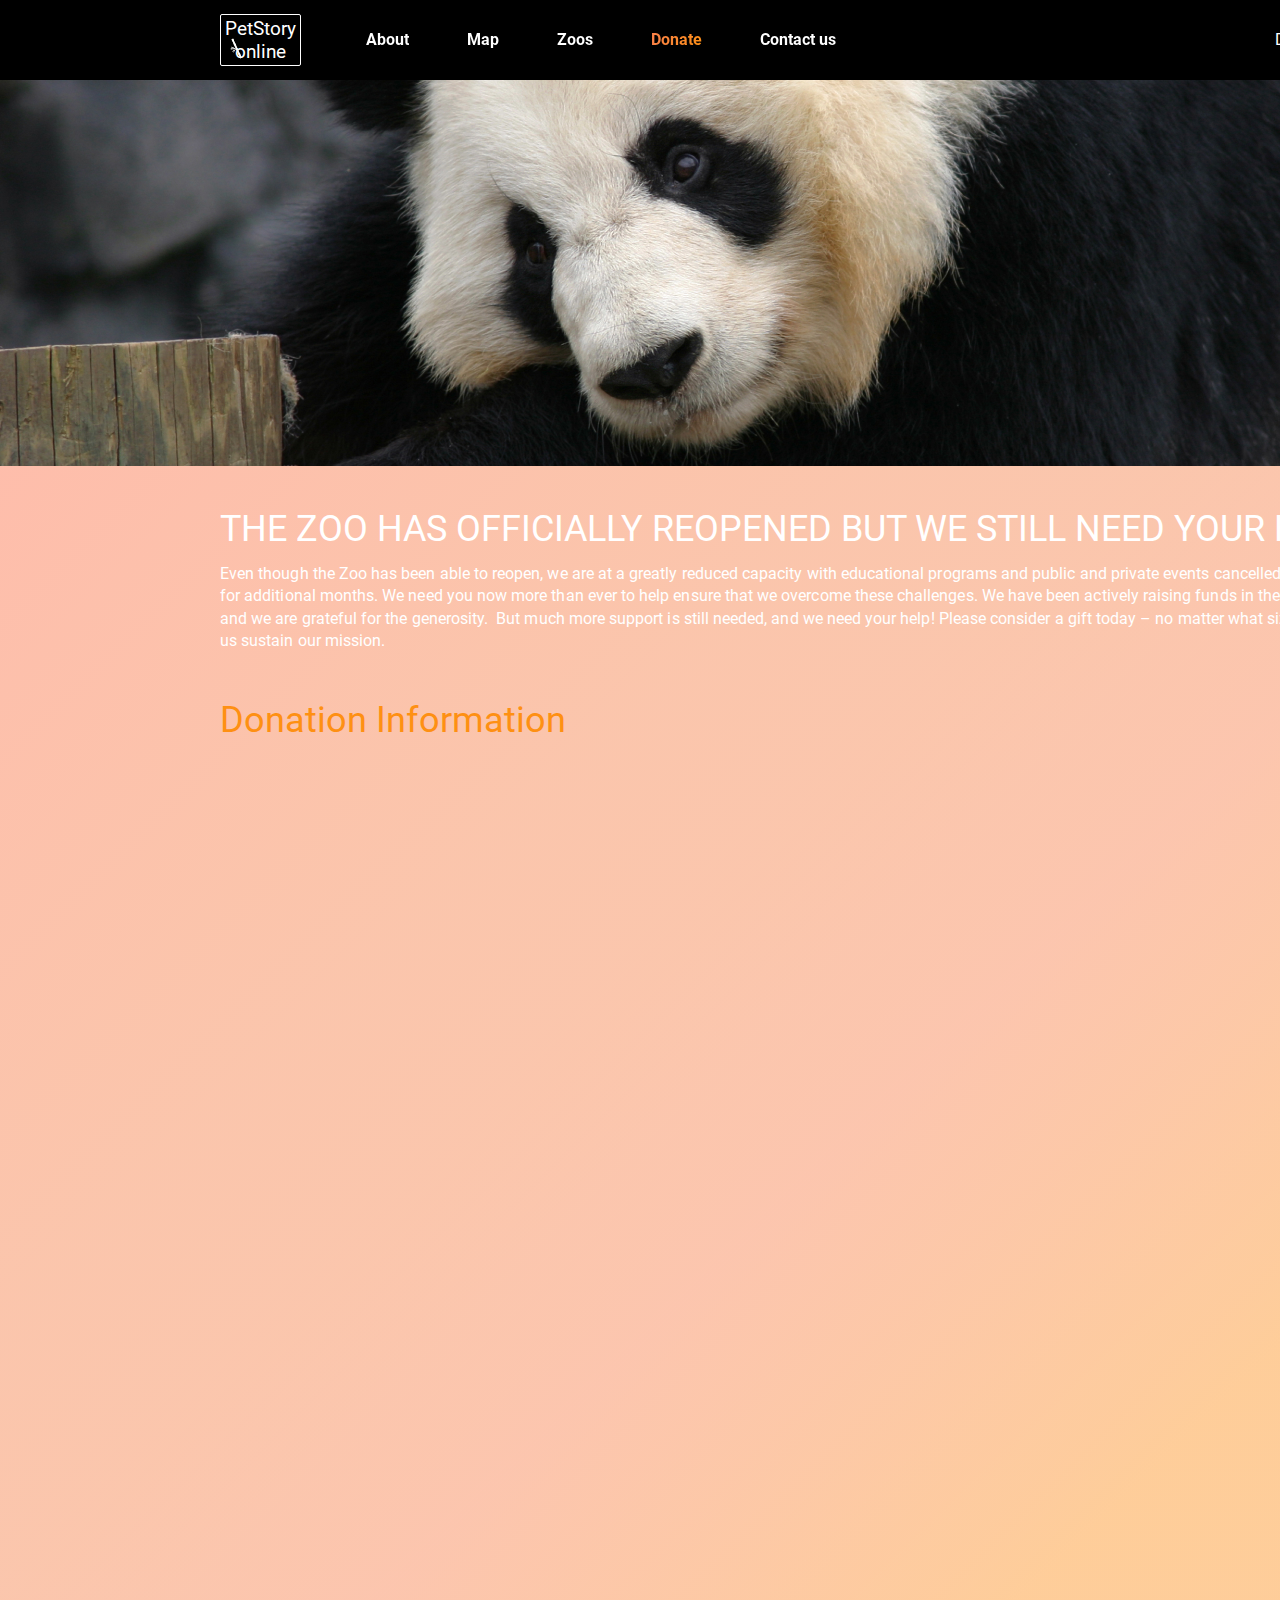
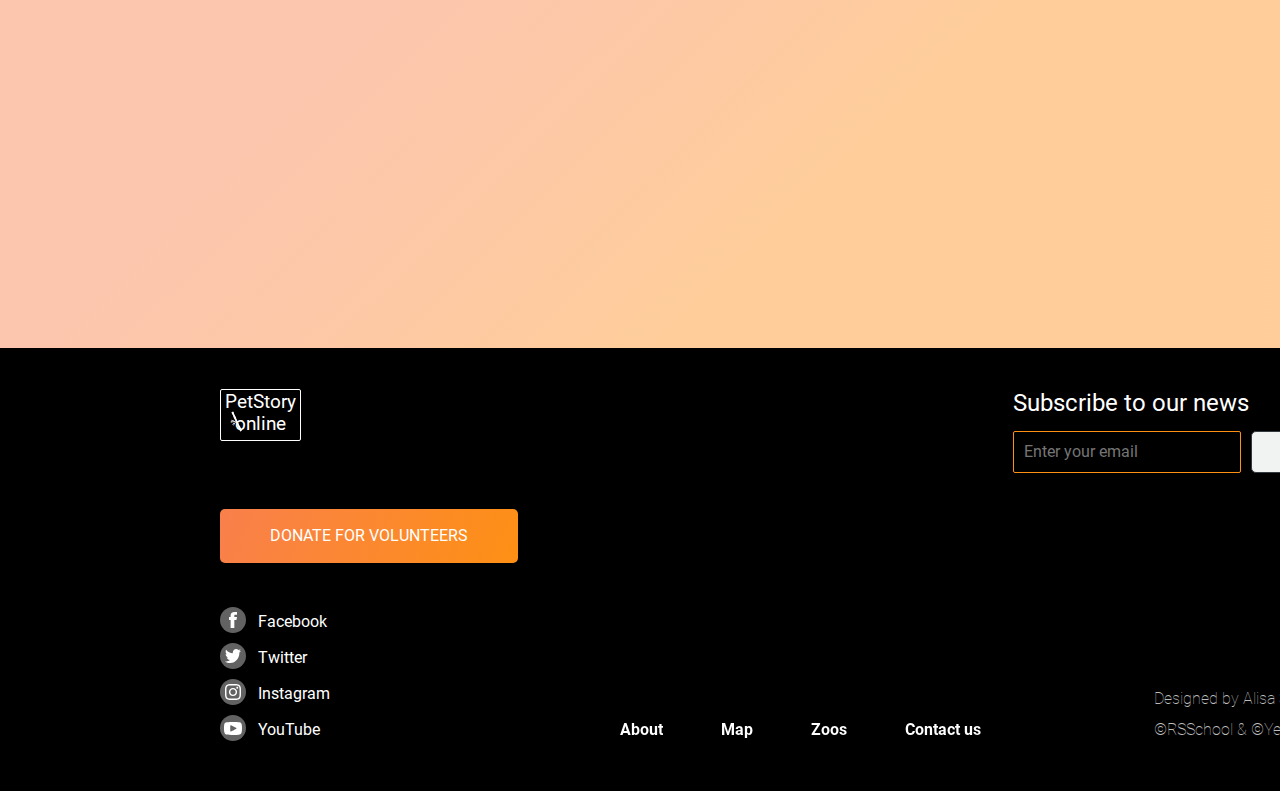
==== online-zoo/pages/donate/index.html @ d00b25b9 "feat: add image with panda and start donate section" ====
<!DOCTYPE html>
<html lang="en">

<head>
    <meta charset="UTF-8" />
    <meta http-equiv="X-UA-Compatible" content="IE=edge" />
    <meta name="viewport" content="width=device-width, initial-scale=1.0" />
    <title>Online Zoo</title>
    <link rel="shortcut icon" type="image/x-icon" href="../../assets/icons/favicon.ico" />
    <link rel="stylesheet" href="../../styles/normalize.css" />
    <link rel="stylesheet" href="../../styles/style.css" />
    <link rel="stylesheet" href="../../styles/donate-styles.css">
</head>

<body>
    <div class="content-wrapper">
        <header class="header">
            <a href="../main/index.html" class="header__logo">
                <h1>PetStory<br>online</h1>
                <img src="../../assets/icons/bamboo.svg" alt="bamboo icon">
            </a>
            <nav class="header__nav">
                <ul class="header__nav-list">
                    <li><a class="nav__link" href="../main/index.html">About</a></li>
                    <li><a class="nav__link" href="#">Map</a></li>
                    <li><a class="nav__link" href="#">Zoos</a></li>
                    <li class="nav__active">Donate</li>
                    <li><a class="nav__link" href="#">Contact us</a></li>
                </ul>
            </nav>
            <div class="header__design">
                <a href="https://www.figma.com/file/jfEFwkXVj1WRq7sUHDr8os/PetStory-online" target="_blank">Designed by
                    ©</a>
            </div>
            <div class="header__burger-btn">
                <span class="line"></span>
                <span class="line"></span>
                <span class="line"></span>
            </div>
        </header>

        <main class="main">
            <section class="section panda">
            </section>
            <section class="section donate">
                <h2>THE ZOO HAS OFFICIALLY REOPENED BUT WE STILL NEED YOUR HELP!</h2>
                <p>
                    Even though the Zoo has been able to reopen, we are at a greatly reduced capacity with educational
                    programs and public and private events cancelled or postponed for additional months. We need you now
                    more than ever to help ensure that we overcome these challenges. We have been actively raising funds
                    in the community, and we are grateful for the generosity.&nbsp;&nbsp;But much more support is still
                    needed, and we need your help! Please consider a gift today – no matter what size – to help us
                    sustain our mission.
                </p>
                <h3>Donation Information</h3>

            </section>
        </main>

        <footer class="footer">
            <div class="footer__logo-subscribe">
                <a href="../main/index.html" class="footer__logo">
                    <h3>PetStory<br>online</h3>
                    <img src="../../assets/icons/bamboo.svg" alt="bamboo icon">
                </a>
                <div class="footer__subscribe">
                    <h2>Subscribe to our news</h2>
                    <form class="subscribe__form">
                        <input type="email" placeholder="Enter your email" required>
                        <input type="submit" value="Submit">
                    </form>
                </div>
            </div>

            <a href="../donate/index.html"><button class="button">Donate for volunteers</button></a>

            <div class="footer__bottom">
                <ul class="footer__social-list">
                    <li>
                        <a class="social__link" href="https://facebook.com">
                            <div class="social__circle">
                                <img src="../../assets/icons/facebook.svg" alt="facebook icon">
                            </div>
                            <span>Facebook</span>
                        </a>
                    </li>
                    <li>
                        <a class="social__link" href="https://twitter.com">
                            <div class="social__circle">
                                <img src="../../assets/icons/twitter.svg" alt="facebook icon">
                            </div>
                            <span>Twitter</span>
                        </a>
                    </li>
                    <li>
                        <a class="social__link" href="https://instagram.com">
                            <div class="social__circle">
                                <img src="../../assets/icons/insta.svg" alt="facebook icon">
                            </div>
                            <span>Instagram</span>
                        </a>
                    </li>
                    <li>
                        <a class="social__link" href="https://youtube.com">
                            <div class="social__circle">
                                <img src="../../assets/icons/youtube.svg" alt="facebook icon">
                            </div>
                            <span>YouTube</span>
                        </a>
                    </li>
                </ul>

                <ul class="footer__nav-list">
                    <li><a class="nav__link" href="../main/index.html">About</a></li>
                    <li><a class="nav__link" href="#">Map</a></li>
                    <li><a class="nav__link" href="#">Zoos</a></li>
                    <li><a class="nav__link" href="#">Contact us</a></li>
                </ul>

                <div class="footer__copyright">
                    <div>Designed by Alisa Samborskaya</div>
                    <div>©RSSchool &amp; ©Yem Digital 2021</div>
                </div>
            </div>

        </footer>
    </div>
</body>

</html>
---- online-zoo/styles/style.css ----
@font-face {
    font-family: 'Roboto';
    src: url("../assets/fonts/Roboto-Regular.ttf");
    font-weight: 400;
}

@font-face {
    font-family: 'Roboto Bold';
    src: url("../assets/fonts/Roboto-Bold.ttf");
    font-weight: 700;
}

@font-face {
    font-family: 'Roboto Thin';
    src: url("../assets/fonts/Roboto-Thin.ttf");
    font-weight: 100;
}

:root {
    --color-black: #000000;
    --color-black-blue: #333B41;
    --color-white: #ffffff;
    --color-light: #E5E5E5;
    --color-gray-light: #F1F3F2;
    --color-gray: #BDBDBD;
    --color-orange1: #F9804B;
    --color-orange2: #FE9013;
    --color-orange-dark: #E47209;
    --color-green: #4B9200;
    --color-red: #D31414;
}

html {
    scroll-behavior: smooth;
    background-color: var(--color-light);
}

*,
*::after,
*::before {
    margin: 0;
    padding: 0;
    box-sizing: border-box;
}

body {
    font-family: 'Roboto';
    font-style: normal;
    font-weight: 400;
    font-size: 16px;
    line-height: 21px;
}

a {
    text-decoration: none;
    color: unset;
}

h1,
h2,
h3,
h4,
h5 {
    font-family: 'Roboto';
    font-weight: 500;
    margin: 0;
}

.content-wrapper {
    width: 1600px;
    margin: 0 auto;
    background-color: var(--color-white);
}

.header,
.footer,
.section {
    width: 100%;
    padding: 14px 220px;
}

.button {
    width: 298px;
    background: linear-gradient(113.96deg, var(--color-orange1) 1.49%, var(--color-orange2) 101.44%);
    padding: 16px;
    border-radius: 5px;
    border: none;
    font-weight: 500;
    line-height: 22px;
    text-align: center;
    text-transform: uppercase;
    color: var(--color-white);
}

.button:hover {
    background: var(--color-orange-dark);
}

.button:active {
    background: var(--color-green);
    transform: scale(0.98);
}

/* ---------- Header ---------- */

.header {
    display: flex;
    flex-direction: row;
    justify-content: space-between;
    align-items: center;
    background-color: var(--color-black);
}

.header__logo {
    border-radius: 2px;
    border: 1px solid var(--color-white);
    padding: 2px 4px;
    position: relative;
    transition: all 0.3s ease-in-out;
}

.header__logo h1 {
    font-size: 19.0145px;
    line-height: 23px;
    color: var(--color-white);
    text-align: center;
    margin: auto;
    transition: all 0.3s ease-in-out;
}

.header__logo img {
    position: absolute;
    left: 9px;
    top: 23px;
    transition: all 0.3s ease-in-out;
}

.header__logo:hover {
    border: 1px solid var(--color-orange2);
}

.header__logo:hover h1 {
    color: var(--color-orange2)
}

.header__logo:hover img {
    filter: invert(52%) sepia(99%) saturate(476%) hue-rotate(350deg) brightness(101%) contrast(99%);
}

.header__nav-list {
    display: flex;
    justify-content: space-between;
    flex-direction: row;
    column-gap: 58px;
    font-family: 'Roboto Bold';
    font-weight: 500;
    font-size: 16px;
    line-height: 22px;
    color: var(--color-white);

    list-style: none;
    margin: 0;
    padding: 0;
}

.nav__link {
    background-image: linear-gradient(to right,
            var(--color-orange2),
            var(--color-orange2) 50%,
            var(--color-white) 50%);
    background-size: 200% 100%;
    background-position: -100%;
    display: inline-block;
    position: relative;
    background-clip: text;
    -webkit-background-clip: text;
    -webkit-text-fill-color: transparent;
    transition: all 0.3s ease-in-out;
}

.header__nav-list .mobile {
    display: none;
}

.nav__link:before {
    content: '';
    background: var(--color-orange2);
    display: block;
    position: absolute;
    bottom: -1px;
    left: 0;
    width: 0;
    height: 1px;
    transition: all 0.3s ease-in-out;
}

.nav__link:hover {
    background-position: 0;
}

.nav__link:hover::before {
    width: 98%;
}

.nav__active {
    font-weight: 600;
    background: linear-gradient(113.96deg, var(--color-orange1) 1.49%, var(--color-orange2) 101.44%);
    -webkit-background-clip: text;
    -webkit-text-fill-color: transparent;
    background-clip: text;
}

.header__design {
    font-weight: 500;
    font-size: 16px;
    line-height: 22px;
    color: var(--color-white);
    transition: all 0.3s ease-in-out;
    padding-right: 1px;
    margin-left: 375px;
}

.header__design:hover {
    color: var(--color-orange2);
}

.header__burger-btn {
    display: none;
}

/* ---------- Watch your favorite animal online ---------- */

/* .watch {
    height: 700px;
} */

.watch h2 {
    font-size: 26px;
    line-height: 40px;
    color: var(--color-black);
}

/* ---------- Footer ---------- */

.footer {
    background-color: var(--color-black);
    color: var(--color-white);
    padding: 41px 220px 50px;
}

.footer__logo-subscribe {
    display: flex;
    align-items: flex-start;
    justify-content: space-between;
    margin-bottom: 36px;
}

.footer__logo {
    border-radius: 2px;
    border: 1px solid var(--color-white);
    padding: 1px 4px 5px;
    position: relative;
    transition: all 0.3s ease-in-out;
}

.footer__logo h3 {
    padding: 0;
    margin: 0;
    font-size: 19.0145px;
    line-height: 22px;
    text-align: center;
    transition: all 0.3s ease-in-out;
}

.footer__logo img {
    position: absolute;
    left: 9px;
    top: 21px;
    transition: all 0.3s ease-in-out;
}

.footer__logo:hover {
    border: 1px solid var(--color-orange2);
}

.footer__logo:hover h3 {
    color: var(--color-orange2)
}

.footer__logo:hover img {
    filter: invert(52%) sepia(99%) saturate(476%) hue-rotate(350deg) brightness(101%) contrast(99%);
}

.footer__subscribe h2 {
    font-style: normal;
    font-weight: 400;
    font-size: 24px;
    line-height: 29px;
    margin-bottom: 13px;
}

.subscribe__form input[type="email"] {
    border-radius: 2px;
    border: solid 0.7px var(--color-orange2);
    appearance: none;
    outline: none;
    background: transparent;
    width: 228px;
    padding: 9px 10px;
    margin-right: 6px;
    line-height: 22px;
    color: var(--color-gray);
}

.subscribe__form input[type="email"]:valid {
    border: solid 0.7px var(--color-green);
}

.subscribe__form input[type="email"]:focus:invalid {
    border: solid 0.7px var(--color-red);
    color: var(--color-red);
}

.subscribe__form input[type="submit"] {
    width: 129px;
    padding: 9px 38px;
    line-height: 22px;
    border: 1px solid var(--color-black-blue);
    border-radius: 5px;
    background-color: var(--color-gray-light);
    cursor: pointer;
}

.subscribe__form input[type="submit"]:hover {
    background: linear-gradient(113.96deg, var(--color-orange1) 1.49%, var(--color-orange2) 101.44%);
    color: var(--color-white);
}

.subscribe__form input[type="submit"]:active {
    transform: scale(0.98);
}

.subscribe__form input[type="email"]:valid+input[type="submit"] {
    color: var(--color-green);
    border: 1px solid var(--color-green);
}

.subscribe__form input[type="email"]:focus:invalid+input[type="submit"] {
    color: var(--color-red);
    border: 1px solid var(--color-red);
}

.subscribe__form input[type="email"]:valid+input[type="submit"]:hover,
.subscribe__form input[type="email"]:invalid+input[type="submit"]:hover {
    color: var(--color-white);
    border: 1px solid var(--color-black-blue);
}

.footer__bottom {
    display: flex;
    justify-content: space-between;
    align-items: flex-end;
    margin-top: 44px;
}

.footer__social-list {
    display: flex;
    flex-direction: column;
    row-gap: 10px;
    list-style: none;
    margin-right: 116px;
}

.social__link {
    display: flex;
    column-gap: 12px;
    align-items: flex-end;
}

.social__circle {
    width: 26px;
    height: 26px;
    background: rgba(196, 196, 196, 0.5);
    border-radius: 50%;
    display: flex;
    align-items: center;
    justify-content: center;
}

.footer__social-list span {
    line-height: 140%;
}

.social__link:hover {
    color: var(--color-orange2);
}

.social__link:hover img {
    filter: invert(52%) sepia(99%) saturate(476%) hue-rotate(350deg) brightness(101%) contrast(99%);
}

.footer__nav-list {
    display: flex;
    justify-content: space-between;
    flex-direction: row;
    column-gap: 58px;
    font-family: 'Roboto Bold';
    font-weight: 500;
    font-size: 16px;
    line-height: 22px;
    color: var(--color-white);

    list-style: none;
    margin: 0;
    padding: 0;
}

.footer__copyright {
    display: flex;
    flex-direction: column;
    row-gap: 10px;
    font-family: 'Roboto Thin';
    font-weight: 100;
    font-size: 16px;
    line-height: 130%;
    color: var(--color-gray);
}
---- online-zoo/styles/donate-styles.css ----
.panda {
    background-image: url(../assets/images/panda_bg.jpg);
    background-repeat: no-repeat;
    background-position: center -4px;
    background-size: 1600px 390px;
    height: 386px;
}

.donate {
    background: linear-gradient(315.75deg, rgba(254, 210, 144, 0.7) 30.06%, #FEBDAB 100.95%, rgba(254, 210, 144, 0.7) 106.36%), linear-gradient(315.75deg, rgba(254, 189, 171, 0.74) 30.06%, rgba(243, 169, 248, 0.66) 50.74%, #E0D8F0 80.49%, #EAF7FE 127.9%, #EAF7FE 149.54%), linear-gradient(315.75deg, rgba(254, 189, 171, 0.74) 30.06%, rgba(243, 169, 248, 0.66) 50.74%, #E0D8F0 80.49%, #EAF7FE 127.9%, #EAF7FE 149.54%);
    height: 1482px;
    padding: 40px 220px;
}

.donate h2 {
    font-size: 36px;
    line-height: 130%;
    color: var(--color-white);
    text-transform: uppercase;
    margin-bottom: 10px;
}

.donate p {
    font-weight: 500;
    line-height: 140%;
    color: var(--color-white);
    letter-spacing: 0.055px;
    margin-bottom: 45px;
}

.donate h3 {
    font-size: 36px;
    line-height: 130%;
    color: var(--color-orange2);
}
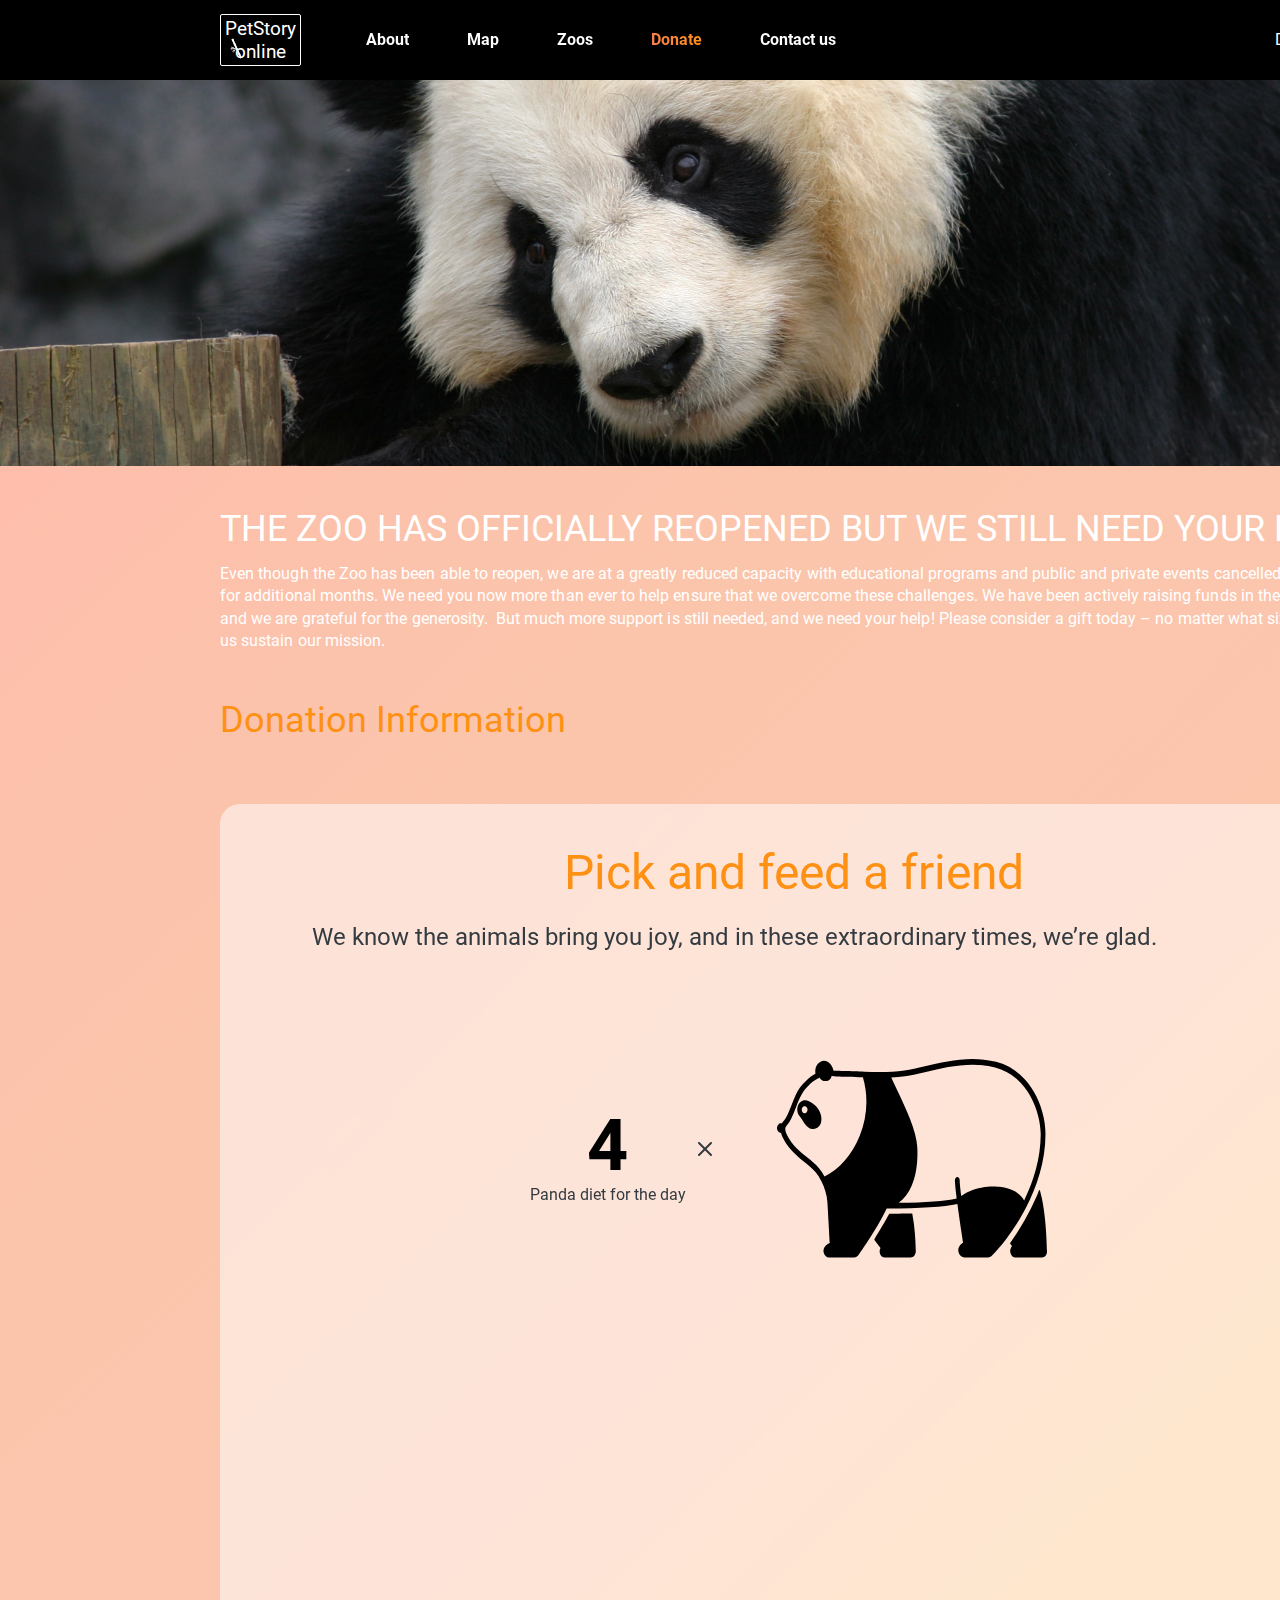
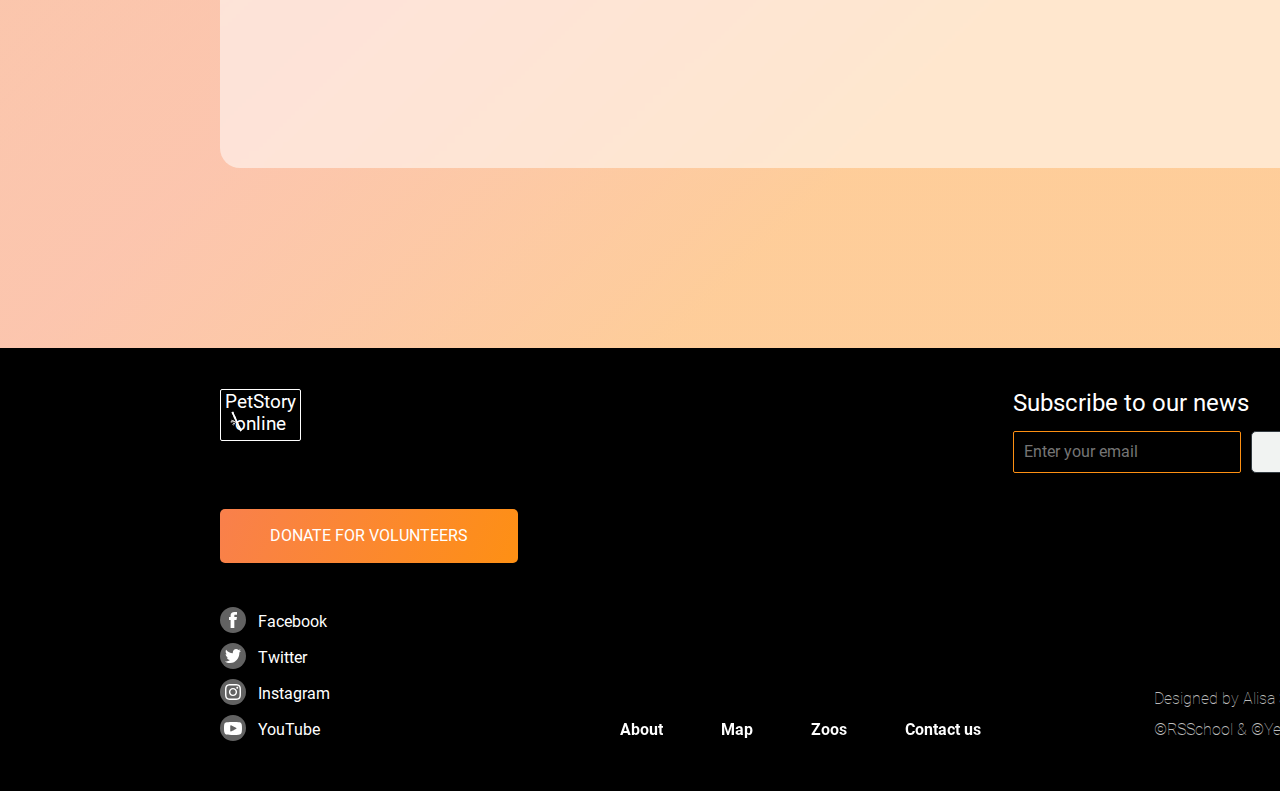
==== commit 6a4189d1: "feat: start donation__container" ====
--- a/online-zoo/pages/donate/index.html
+++ b/online-zoo/pages/donate/index.html
@@ -43,7 +43,7 @@
             <section class="section panda">
             </section>
             <section class="section donate">
-                <h2>THE ZOO HAS OFFICIALLY REOPENED BUT WE STILL NEED YOUR HELP!</h2>
+                <h2 class="donate__tilte">THE ZOO HAS OFFICIALLY REOPENED BUT WE STILL NEED YOUR HELP!</h2>
                 <p>
                     Even though the Zoo has been able to reopen, we are at a greatly reduced capacity with educational
                     programs and public and private events cancelled or postponed for additional months. We need you now
@@ -53,6 +53,21 @@
                     sustain our mission.
                 </p>
                 <h3>Donation Information</h3>
+                <div class="donation__container">
+                    <h2 class="container-title">Pick and feed a friend&nbsp;</h2>
+                    <h4 class="container-subtitle">We know the animals bring you joy, and in these extraordinary times, we’re glad.</h4>
+                    <div class="donation__widget">
+                        <div class="widget-left">
+                            <div class="widget-number">4</div>
+                            <span>Panda diet for the day</span>
+                        </div>
+                        <div class="cross-icon">
+                        </div>
+                        <div class="animal-icon">
+                        </div>
+
+                    </div>
+                </div>
 
             </section>
         </main>
--- a/online-zoo/styles/donate-styles.css
+++ b/online-zoo/styles/donate-styles.css
@@ -12,7 +12,7 @@
     padding: 40px 220px;
 }
 
-.donate h2 {
+.donate__tilte {
     font-size: 36px;
     line-height: 130%;
     color: var(--color-white);
@@ -32,4 +32,78 @@
     font-size: 36px;
     line-height: 130%;
     color: var(--color-orange2);
+    margin-bottom: 60px;
+}
+
+.donation__container {
+    width: 100%;
+    height: 964px;
+    background: rgba(255, 255, 255, 0.52);
+    backdrop-filter: blur(2px);
+    border-radius: 20px;
+    padding: 40px 92px 62px;
+}
+
+.container-title {
+    font-weight: 400;
+    font-size: 48px;
+    line-height: 120%;
+    text-align: center;
+    color: var(--color-orange2);
+    margin-bottom: 21px;
+}
+
+.container-subtitle {
+    font-size: 24px;
+    line-height: 120%;
+    color: var(--color-black-blue);
+    margin-bottom: 60px;
+}
+
+.donation__widget {
+    display: flex;
+    column-gap: 12px;
+    width: fit-content;
+    margin: 0 auto;
+}
+
+.widget-left {
+    margin-top: 105px;
+}
+
+.widget-number {
+    font-family: 'Roboto Bold';
+    font-weight: 500;
+    font-size: 72px;
+    line-height: 80%;
+    text-align: center;
+    text-transform: uppercase;
+    color: var(--color-black);
+    margin-bottom: 10px;
+}
+
+.widget-left span {
+    line-height: 140%;
+    text-align: center;
+    color: var(--color-black-blue);
+}
+
+.cross-icon {
+    background-image: url(../assets/icons/x_icon.svg);
+    background-repeat: no-repeat;
+    background-position: center;
+    background-size: 14px 14px;
+    width: 14px;
+    height: 14px;
+    margin-top: 130px;
+}
+
+.animal-icon {
+    background-image: url(../assets/icons/panda_widget1.svg);
+    background-repeat: no-repeat;
+    background-position: center;
+    width: 284px;
+    height: 246px;
+    margin-left: 53px;
+    margin-right: 10px;
 }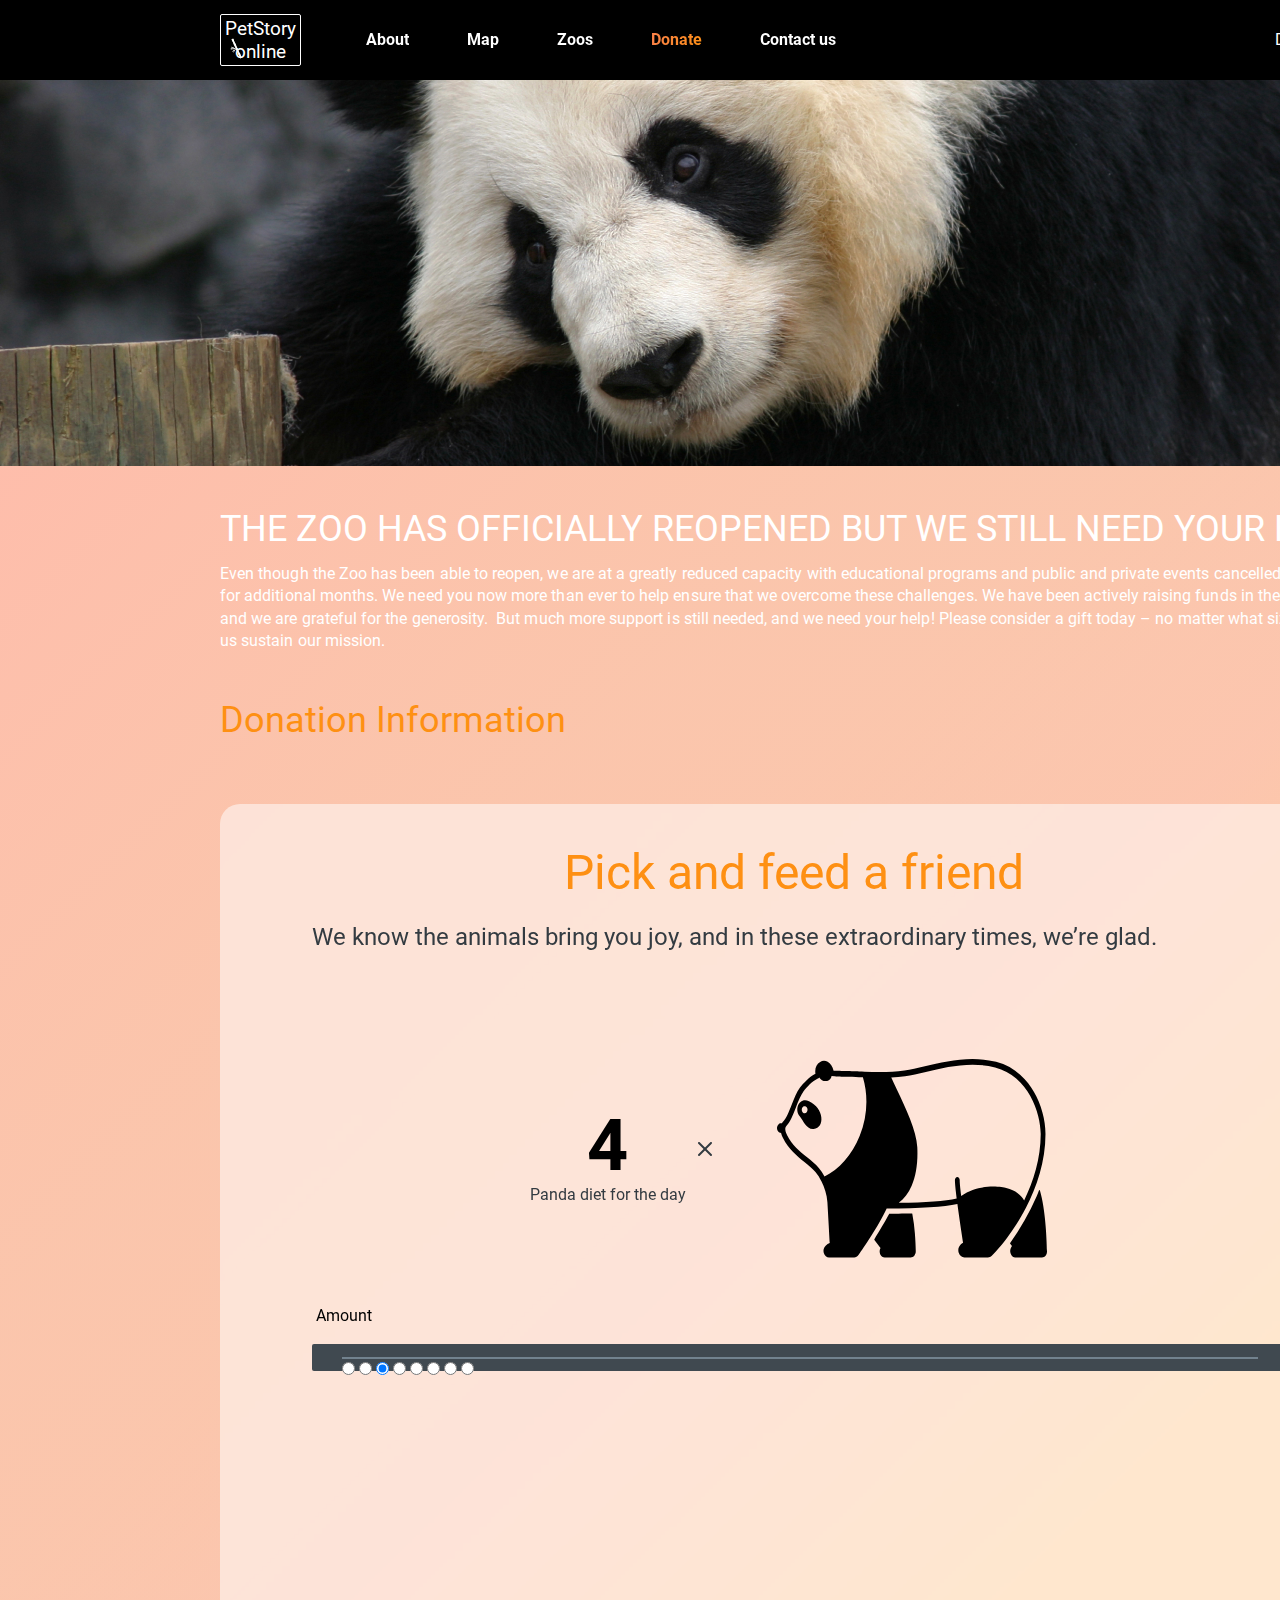
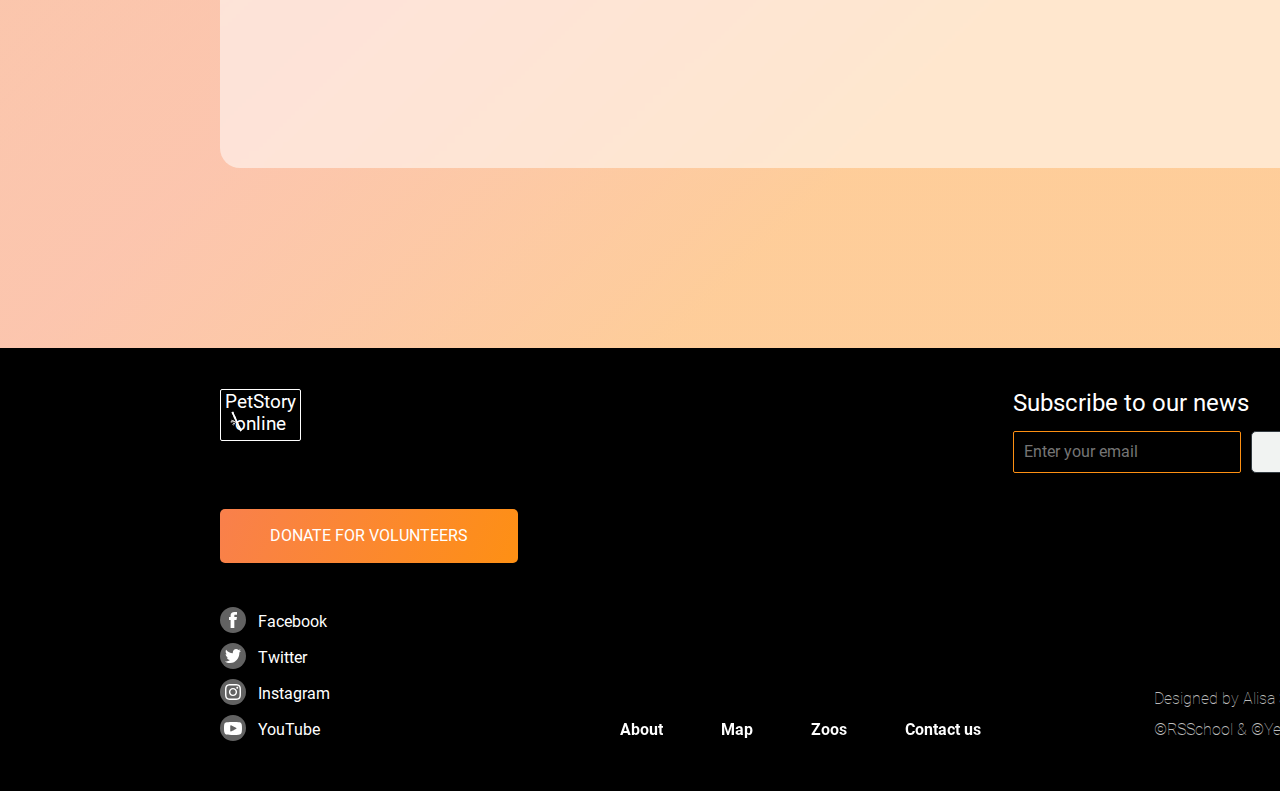
==== commit ec48f215: "feat: add Amount line to the Donate page" ====
--- a/online-zoo/pages/donate/index.html
+++ b/online-zoo/pages/donate/index.html
@@ -55,7 +55,8 @@
                 <h3>Donation Information</h3>
                 <div class="donation__container">
                     <h2 class="container-title">Pick and feed a friend&nbsp;</h2>
-                    <h4 class="container-subtitle">We know the animals bring you joy, and in these extraordinary times, we’re glad.</h4>
+                    <h4 class="container-subtitle">We know the animals bring you joy, and in these extraordinary times,
+                        we’re glad.</h4>
                     <div class="donation__widget">
                         <div class="widget-left">
                             <div class="widget-number">4</div>
@@ -65,7 +66,22 @@
                         </div>
                         <div class="animal-icon">
                         </div>
-
+                    </div>
+                    <div class="donation__amount">
+                        <h4 class="amount__title">Amount</h4>
+                        <div class="amount__range">
+                            <div class="range__line"></div>
+                            <div class="range__points">
+                                <input class="range__point" id="5000" type="radio" name="amount-value">
+                                <label class="range__point"><input id="2000" type="radio" name="amount-value"></label>
+                                <label class="range__point"><input id="1000" type="radio" name="amount-value" checked></label>
+                                <label class="range__point"><input id="500" type="radio" name="amount-value"></label>
+                                <label class="range__point"><input id="250" type="radio" name="amount-value"></label>
+                                <label class="range__point"><input id="100" type="radio" name="amount-value"></label>
+                                <label class="range__point"><input id="50" type="radio" name="amount-value"></label>
+                                <label class="range__point"><input id="25" type="radio" name="amount-value"></label>
+                            </div>
+                        </div>
                     </div>
                 </div>
 
@@ -87,12 +103,14 @@
                 </div>
             </div>
 
-            <a href="../donate/index.html"><button class="button">Donate for volunteers</button></a>
+            <a href="../donate/index.html">
+                <div class="button">Donate for volunteers</div>
+            </a>
 
             <div class="footer__bottom">
                 <ul class="footer__social-list">
                     <li>
-                        <a class="social__link" href="https://facebook.com">
+                        <a class="social__link" href="https://facebook.com" target="_blank">
                             <div class="social__circle">
                                 <img src="../../assets/icons/facebook.svg" alt="facebook icon">
                             </div>
@@ -100,7 +118,7 @@
                         </a>
                     </li>
                     <li>
-                        <a class="social__link" href="https://twitter.com">
+                        <a class="social__link" href="https://twitter.com" target="_blank">
                             <div class="social__circle">
                                 <img src="../../assets/icons/twitter.svg" alt="facebook icon">
                             </div>
@@ -108,7 +126,7 @@
                         </a>
                     </li>
                     <li>
-                        <a class="social__link" href="https://instagram.com">
+                        <a class="social__link" href="https://instagram.com" target="_blank">
                             <div class="social__circle">
                                 <img src="../../assets/icons/insta.svg" alt="facebook icon">
                             </div>
@@ -116,7 +134,7 @@
                         </a>
                     </li>
                     <li>
-                        <a class="social__link" href="https://youtube.com">
+                        <a class="social__link" href="https://youtube.com" target="_blank">
                             <div class="social__circle">
                                 <img src="../../assets/icons/youtube.svg" alt="facebook icon">
                             </div>
--- a/online-zoo/styles/style.css
+++ b/online-zoo/styles/style.css
@@ -22,7 +22,9 @@
     --color-white: #ffffff;
     --color-light: #E5E5E5;
     --color-gray-light: #F1F3F2;
+    --color-gray-dark: #404950;
     --color-gray: #BDBDBD;
+    --color-gray2: #72828E;
     --color-orange1: #F9804B;
     --color-orange2: #FE9013;
     --color-orange-dark: #E47209;
@@ -230,14 +232,40 @@
 
 /* ---------- Watch your favorite animal online ---------- */
 
-/* .watch {
+.watch {
     height: 700px;
-} */
+}
 
 .watch h2 {
     font-size: 26px;
     line-height: 40px;
     color: var(--color-black);
+}
+
+/* ---------- The Backstage ---------- */
+
+.backstage {
+    display: flex;
+    column-gap: 85px;
+    padding: 140px 220px;
+    background-image: url(../assets/images/flower_foto1.png);
+    background-position: right 15px;
+    background-repeat: no-repeat;
+    background-size: 206px 605px;
+    color: var(--color-black-blue);
+}
+
+.backstage h2 {
+    font-size: 48px;
+    line-height: 120%;
+    margin-bottom: 21px;
+}
+
+.backstage h3 {
+    font-size: 24px;
+    line-height: 120%;
+    margin-top: 55px;
+    margin-bottom: 36px;
 }
 
 /* ---------- Footer ---------- */
@@ -332,11 +360,13 @@
 }
 
 .subscribe__form input[type="submit"]:hover {
-    background: linear-gradient(113.96deg, var(--color-orange1) 1.49%, var(--color-orange2) 101.44%);
+    /* background: linear-gradient(113.96deg, var(--color-orange1) 1.49%, var(--color-orange2) 101.44%); */
+    background-color: var(--color-orange-dark);
     color: var(--color-white);
 }
 
 .subscribe__form input[type="submit"]:active {
+    background-color: var(--color-green);
     transform: scale(0.98);
 }
 
@@ -395,8 +425,16 @@
     color: var(--color-orange2);
 }
 
-.social__link:hover img {
-    filter: invert(52%) sepia(99%) saturate(476%) hue-rotate(350deg) brightness(101%) contrast(99%);
+.social__link:hover .social__circle {
+    background: var(--color-orange2);
+}
+
+.social__link:active {
+    color: var(--color-green);
+}
+
+.social__link:active .social__circle {
+    background: var(--color-green);
 }
 
 .footer__nav-list {
--- a/online-zoo/styles/donate-styles.css
+++ b/online-zoo/styles/donate-styles.css
@@ -64,7 +64,7 @@
     display: flex;
     column-gap: 12px;
     width: fit-content;
-    margin: 0 auto;
+    margin: 0 auto 47px;
 }
 
 .widget-left {
@@ -106,4 +106,27 @@
     height: 246px;
     margin-left: 53px;
     margin-right: 10px;
+}
+
+.amount__title {
+    font-weight: 400;
+    font-size: 16px;
+    line-height: 140%;
+    color: var(--color-black);
+    padding-left: 4px;
+    margin-bottom: 17px;
+}
+
+.amount__range {
+    width: 100%;
+    height: 27px;
+    padding: 13px 30px;
+    background-color: var(--color-gray-dark);
+    border-radius: 2px;
+}
+
+.range__line {
+    width: 100%;
+    height: 2px;
+    background-color: var(--color-gray2);
 }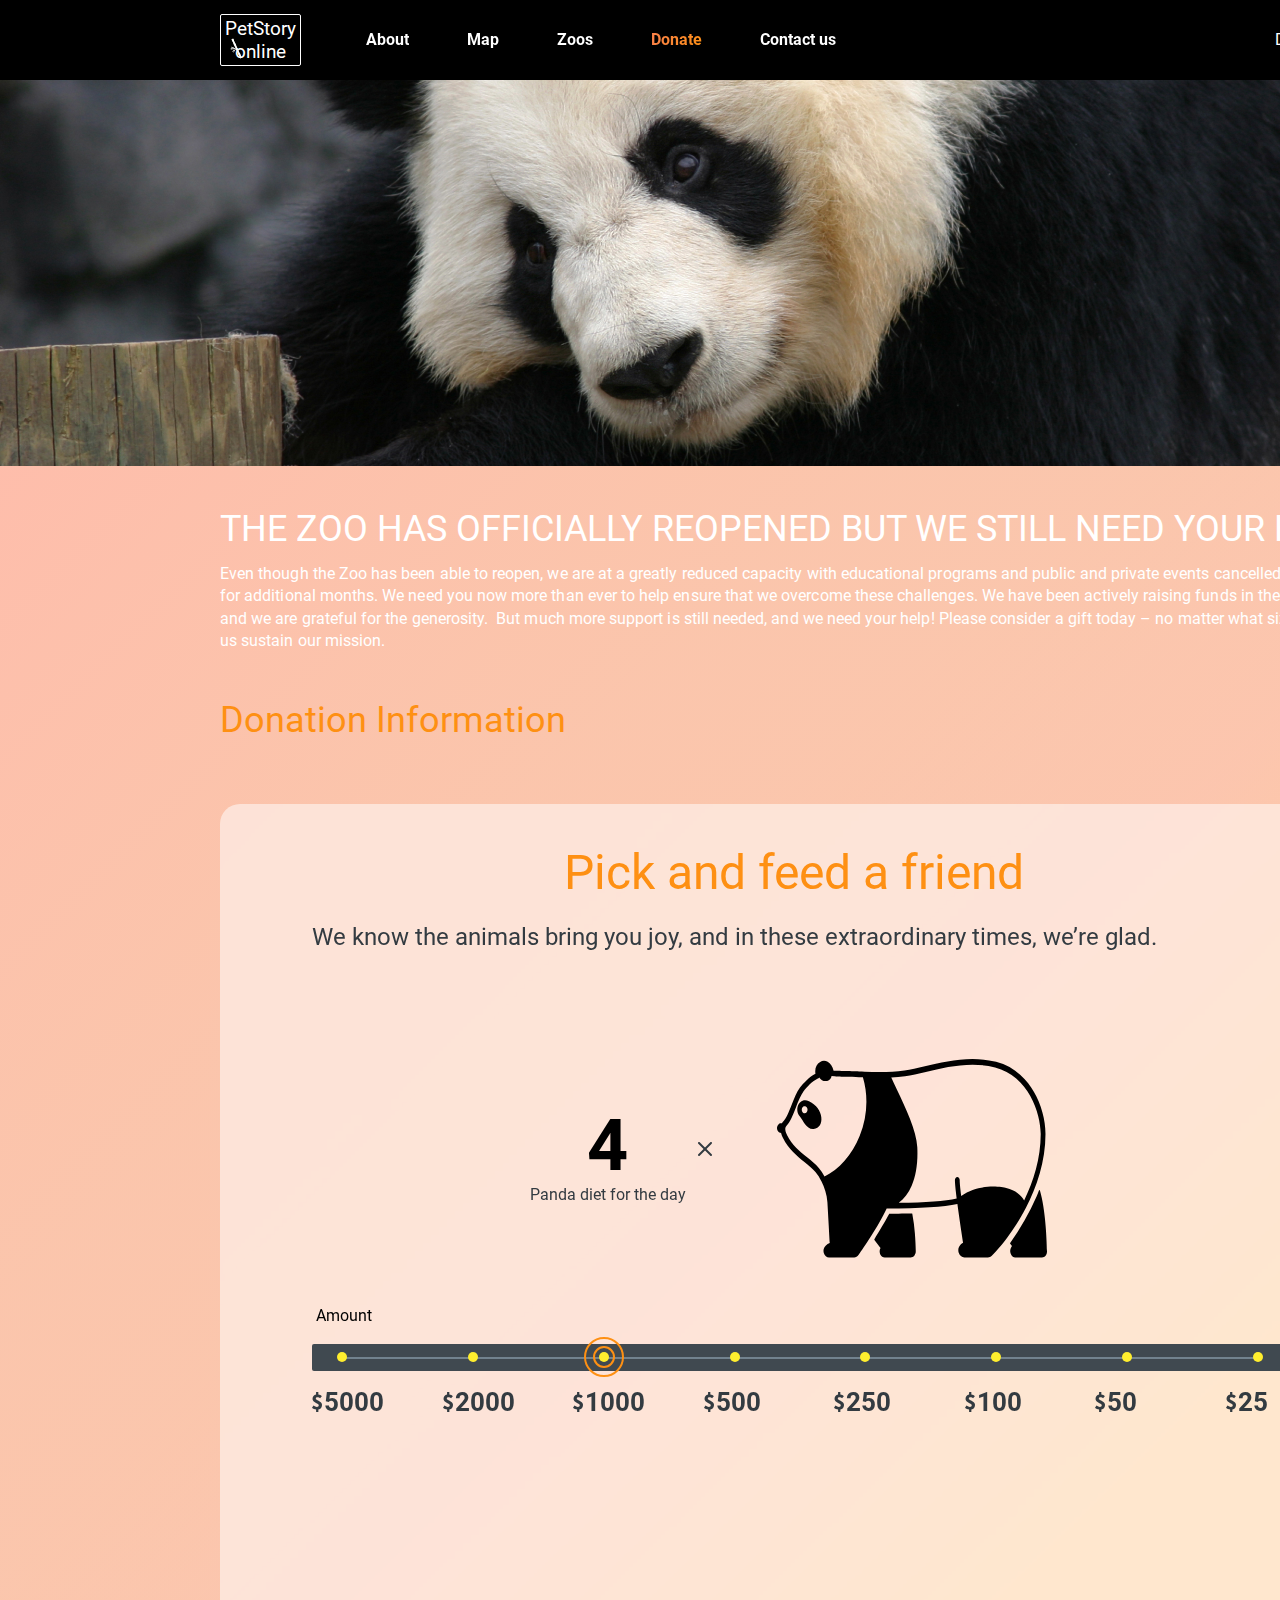
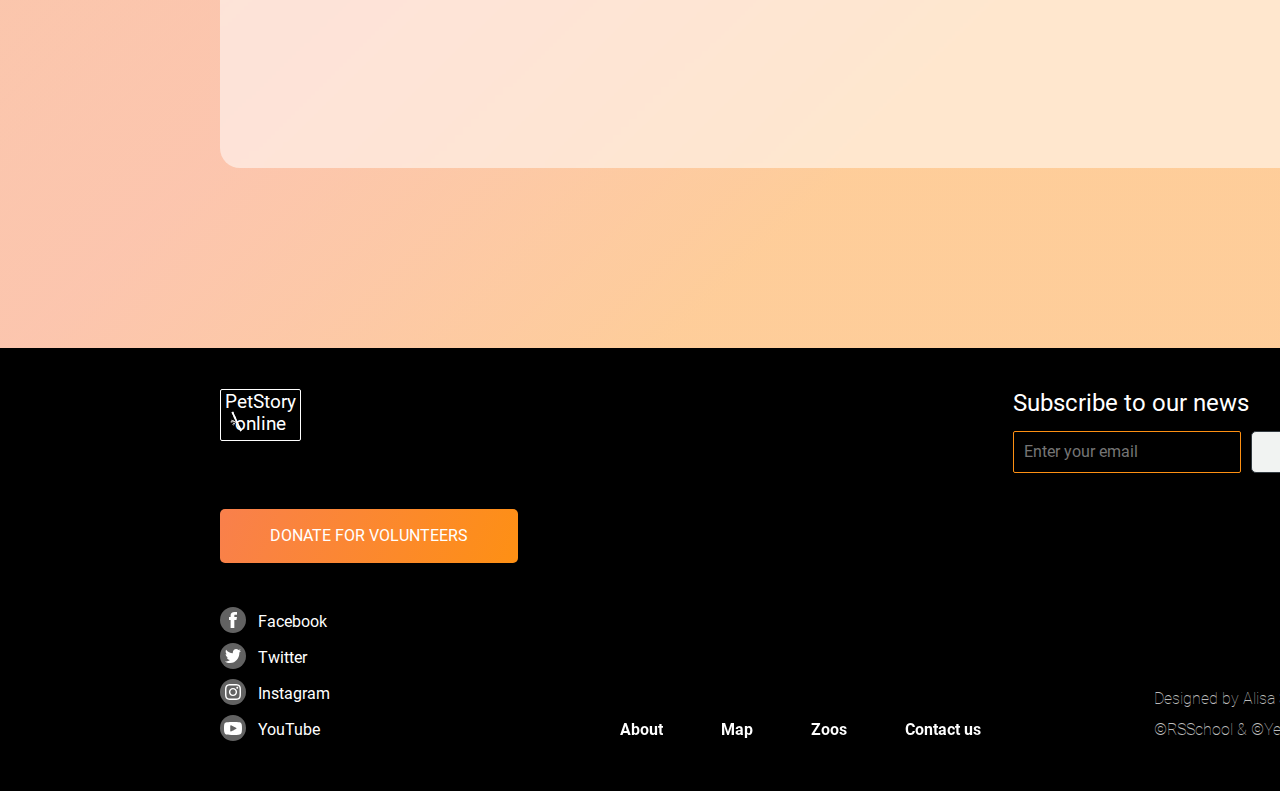
==== commit 8190d3be: "feat: add amount points(radio buttons) and values" ====
--- a/online-zoo/pages/donate/index.html
+++ b/online-zoo/pages/donate/index.html
@@ -72,15 +72,49 @@
                         <div class="amount__range">
                             <div class="range__line"></div>
                             <div class="range__points">
-                                <input class="range__point" id="5000" type="radio" name="amount-value">
-                                <label class="range__point"><input id="2000" type="radio" name="amount-value"></label>
-                                <label class="range__point"><input id="1000" type="radio" name="amount-value" checked></label>
-                                <label class="range__point"><input id="500" type="radio" name="amount-value"></label>
-                                <label class="range__point"><input id="250" type="radio" name="amount-value"></label>
-                                <label class="range__point"><input id="100" type="radio" name="amount-value"></label>
-                                <label class="range__point"><input id="50" type="radio" name="amount-value"></label>
-                                <label class="range__point"><input id="25" type="radio" name="amount-value"></label>
+                                <input type="radio" class="range__point" id="5000" name="amount-point">
+                                <input type="radio" class="range__point" id="2000" name="amount-point">
+                                <input type="radio" class="range__point" id="1000" name="amount-point" checked>
+                                <input type="radio" class="range__point" id="500" name="amount-point">
+                                <input type="radio" class="range__point" id="250" name="amount-point">
+                                <input type="radio" class="range__point" id="100" name="amount-point">
+                                <input type="radio" class="range__point" id="50" name="amount-point">
+                                <input type="radio" class="range__point" id="25" name="amount-point">
                             </div>
+                        </div>
+                        <div class="amount__values">
+                            <label for="5000">
+                                <img src="../../assets/icons/dollar.svg" alt="dollar icon">
+                                <span class="amount__value">5000</span>
+                            </label>
+                            <label for="2000">
+                                <img src="../../assets/icons/dollar.svg" alt="dollar icon">
+                                <span class="amount__value">2000</span>
+                            </label>
+                            <label for="1000">
+                                <img src="../../assets/icons/dollar.svg" alt="dollar icon">
+                                <span class="amount__value">1000</span>
+                            </label>
+                            <label for="500">
+                                <img src="../../assets/icons/dollar.svg" alt="dollar icon">
+                                <span class="amount__value">500</span>
+                            </label>
+                            <label for="250">
+                                <img src="../../assets/icons/dollar.svg" alt="dollar icon">
+                                <span class="amount__value">250</span>
+                            </label>
+                            <label for="100">
+                                <img src="../../assets/icons/dollar.svg" alt="dollar icon">
+                                <span class="amount__value">100</span>
+                            </label>
+                            <label for="50">
+                                <img src="../../assets/icons/dollar.svg" alt="dollar icon">
+                                <span class="amount__value">50</span>
+                            </label>
+                            <label for="25">
+                                <img src="../../assets/icons/dollar.svg" alt="dollar icon">
+                                <span class="amount__value">25</span>
+                            </label>
                         </div>
                     </div>
                 </div>
@@ -103,9 +137,7 @@
                 </div>
             </div>
 
-            <a href="../donate/index.html">
-                <div class="button">Donate for volunteers</div>
-            </a>
+            <a href="../donate/index.html" class="button">Donate for volunteers</a>
 
             <div class="footer__bottom">
                 <ul class="footer__social-list">
--- a/online-zoo/styles/style.css
+++ b/online-zoo/styles/style.css
@@ -25,6 +25,7 @@
     --color-gray-dark: #404950;
     --color-gray: #BDBDBD;
     --color-gray2: #72828E;
+    --color-yellow: #FFEE2E;
     --color-orange1: #F9804B;
     --color-orange2: #FE9013;
     --color-orange-dark: #E47209;
@@ -82,6 +83,7 @@
 }
 
 .button {
+    display: block;
     width: 298px;
     background: linear-gradient(113.96deg, var(--color-orange1) 1.49%, var(--color-orange2) 101.44%);
     padding: 16px;
--- a/online-zoo/styles/donate-styles.css
+++ b/online-zoo/styles/donate-styles.css
@@ -129,4 +129,80 @@
     width: 100%;
     height: 2px;
     background-color: var(--color-gray2);
+}
+
+.range__points {
+    margin: -22px -20px;
+    display: flex;
+    justify-content: space-between;
+}
+
+.range__point {
+    position: relative;
+    appearance: none;
+    background-color: transparent;
+    margin: 0;
+    width: 40px;
+    height: 40px;
+    border: solid 2px transparent;
+    border-radius: 50%;
+    cursor: pointer;
+}
+
+.range__point:checked {
+    border: solid 2px var(--color-orange2);
+}
+
+.range__point::before {
+    position: absolute;
+    top: 13px;
+    left: 13px;
+    content: "";
+    width: 10px;
+    height: 10px;
+    border-radius: 50%;
+    background-color: var(--color-yellow);
+}
+
+.range__point:hover::before {
+    background-color: var(--color-orange2);
+}
+
+.range__point:checked::after {
+    position: absolute;
+    top: 7px;
+    left: 7px;
+    content: "";
+    width: 22px;
+    height: 22px;
+    border-radius: 50%;
+    background-color: transparent;
+    border: solid 2px var(--color-orange2);
+}
+
+.amount__values {
+    display: flex;
+    justify-content: space-between;
+    font-family: 'Roboto Bold';
+    font-weight: 500;
+    font-size: 26px;
+    line-height: 140%;
+    text-transform: uppercase;
+    color: var(--color-black-blue);
+    margin: 13px -10px 0px 0px;
+}
+
+.amount__values label {
+    width: 72px;
+    display: flex;
+    justify-content: center;
+    column-gap: 2px;
+}
+
+.amount__value {
+    width: 60px;
+}
+
+.amount__values label:checked {
+    color: var(--color-orange2);
 }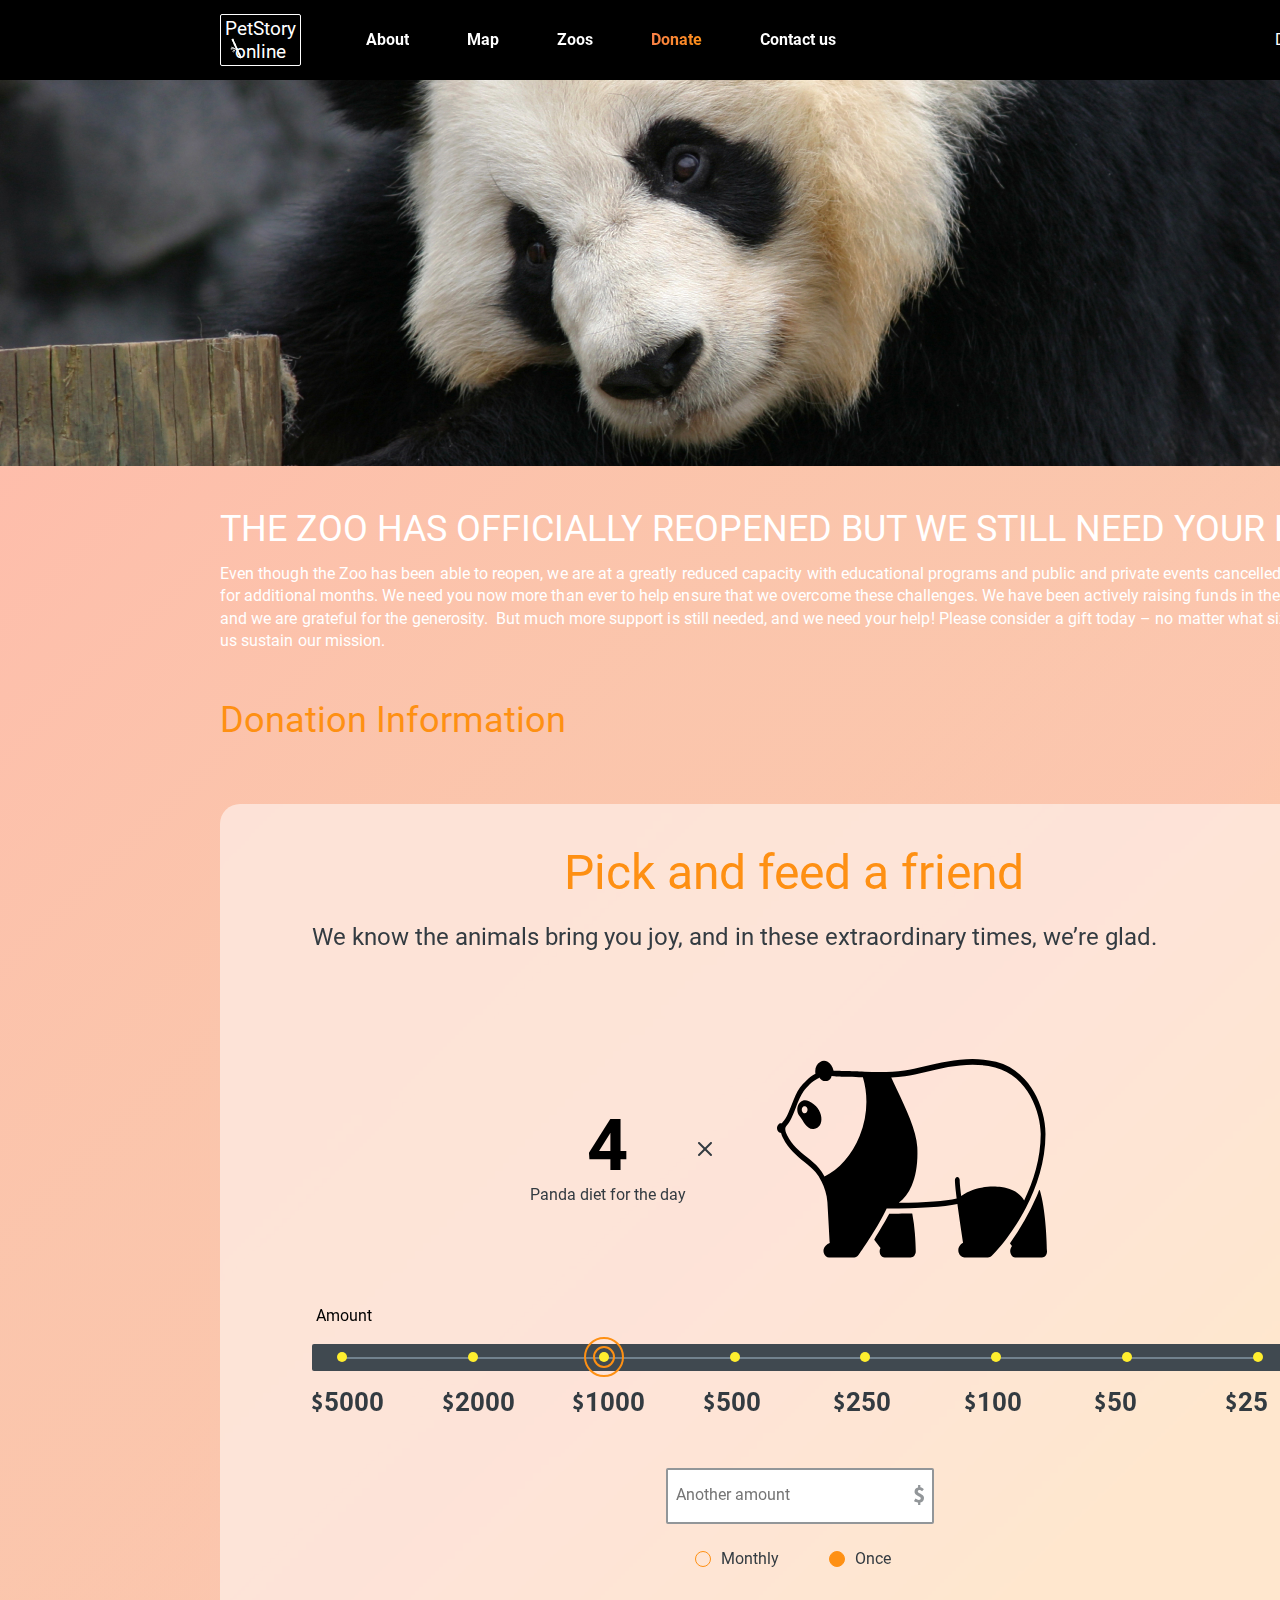
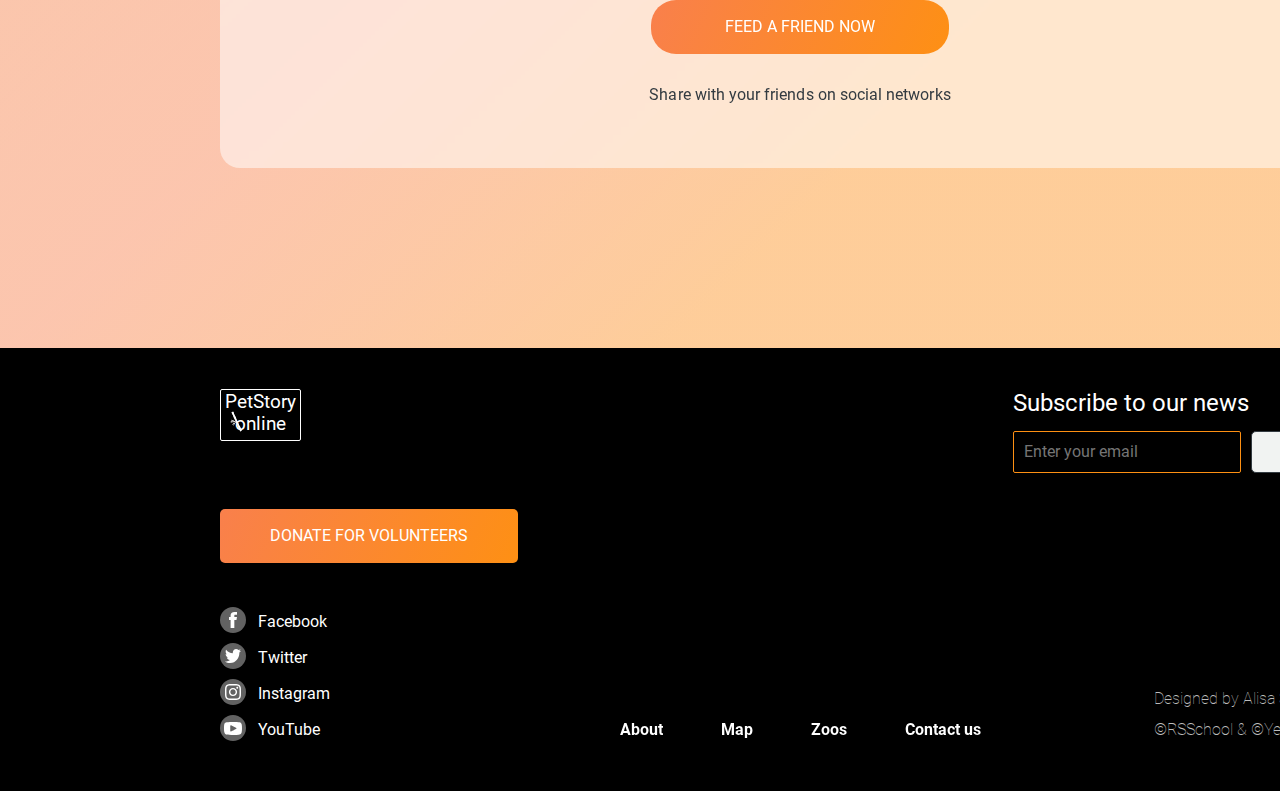
==== commit 3a0214c3: "feat: add and style amount form do the donate page" ====
--- a/online-zoo/pages/donate/index.html
+++ b/online-zoo/pages/donate/index.html
@@ -41,6 +41,7 @@
 
         <main class="main">
             <section class="section panda">
+                <h2 hidden>Panda</h2>
             </section>
             <section class="section donate">
                 <h2 class="donate__tilte">THE ZOO HAS OFFICIALLY REOPENED BUT WE STILL NEED YOUR HELP!</h2>
@@ -116,7 +117,25 @@
                                 <span class="amount__value">25</span>
                             </label>
                         </div>
+                        <form class="amount__form">
+                            <input type="number" min="1" max="9999" step="1" placeholder="Another amount"
+                                class="amount__input" required>
+                            <div class="dollar-icon"></div>
+                            <div class="monthly">
+                                <label>
+                                    <input type="radio" id="monthly" name="monthly" value="monthly">
+                                    Monthly
+                                </label>
+                                <label>
+                                    <input type="radio" id="once" name="monthly" value="once" checked>
+                                    Once
+                                </label>
+                            </div>
+                            <input type="submit" class="button rounded" value="Feed a friend now">
+                            <p>Share with your friends on social networks</p>
+                        </form>
                     </div>
+
                 </div>
 
             </section>
--- a/online-zoo/styles/style.css
+++ b/online-zoo/styles/style.css
@@ -25,6 +25,7 @@
     --color-gray-dark: #404950;
     --color-gray: #BDBDBD;
     --color-gray2: #72828E;
+    --color-gray3: #929699;
     --color-yellow: #FFEE2E;
     --color-orange1: #F9804B;
     --color-orange2: #FE9013;
@@ -94,6 +95,10 @@
     text-align: center;
     text-transform: uppercase;
     color: var(--color-white);
+}
+
+.button.rounded {
+    border-radius: 25px;
 }
 
 .button:hover {
--- a/online-zoo/styles/donate-styles.css
+++ b/online-zoo/styles/donate-styles.css
@@ -205,4 +205,99 @@
 
 .amount__values label:checked {
     color: var(--color-orange2);
+}
+
+.amount__form {
+    position: relative;
+    width: 304px;
+    margin: 48px auto;
+    display: flex;
+    flex-direction: column;
+    align-items: center;
+}
+
+.amount__input {
+    display: block;
+    width: 268px;
+    padding: 14px 30px 15px 8px;
+    border: 2px solid var(--color-gray3);
+    border-radius: 2px;
+    appearance: none;
+    -moz-appearance: textfield;
+    outline: none;
+    line-height: 140%;
+    color: var(--color-gray3);
+}
+
+.amount__input:focus:valid {
+    border: 2px solid var(--color-green);
+    color: var(--color-green);
+}
+
+.amount__input:focus:invalid {
+    border: 2px solid var(--color-red);
+    color: var(--color-red);
+}
+
+.dollar-icon {
+    position: absolute;
+    top: 17px;
+    right: 28px;
+    width: 10px;
+    height: 20px;
+    background-image: url(../assets/icons/dollar-grey.svg);
+    background-repeat: no-repeat;
+    background-position: center;
+    background-size: 10px 20px;
+}
+
+.amount__input:focus:valid+.dollar-icon {
+    background-image: url(../assets/icons/dollar-green.svg);
+}
+
+.amount__input:focus:invalid+.dollar-icon {
+    background-image: url(../assets/icons/dollar-red.svg);
+}
+
+.monthly {
+    display: flex;
+    align-items: center;
+    justify-content: center;
+    column-gap: 50px;
+    margin-top: 24px;
+    margin-bottom: 30px;
+    padding-right: 15px;
+}
+
+.monthly input[type="radio"] {
+    appearance: none;
+    background-color: transparent;
+    margin: 0;
+    margin-right: 10px;
+    width: 16px;
+    height: 16px;
+    border: solid 1px var(--color-orange2);
+    border-radius: 50%;
+    cursor: pointer;
+}
+
+.monthly input[type="radio"]:checked {
+    background-color: var(--color-orange2);
+}
+
+.monthly label {
+    display: flex;
+    align-items: center;
+    line-height: 140%;
+    color: var(--color-black-blue);
+}
+
+.amount__form p {
+    font-family: 'Roboto';
+    font-style: normal;
+    font-weight: 400;
+    font-size: 16px;
+    line-height: 140%;
+    color: var(--color-black-blue);
+    margin-top: 30px;
 }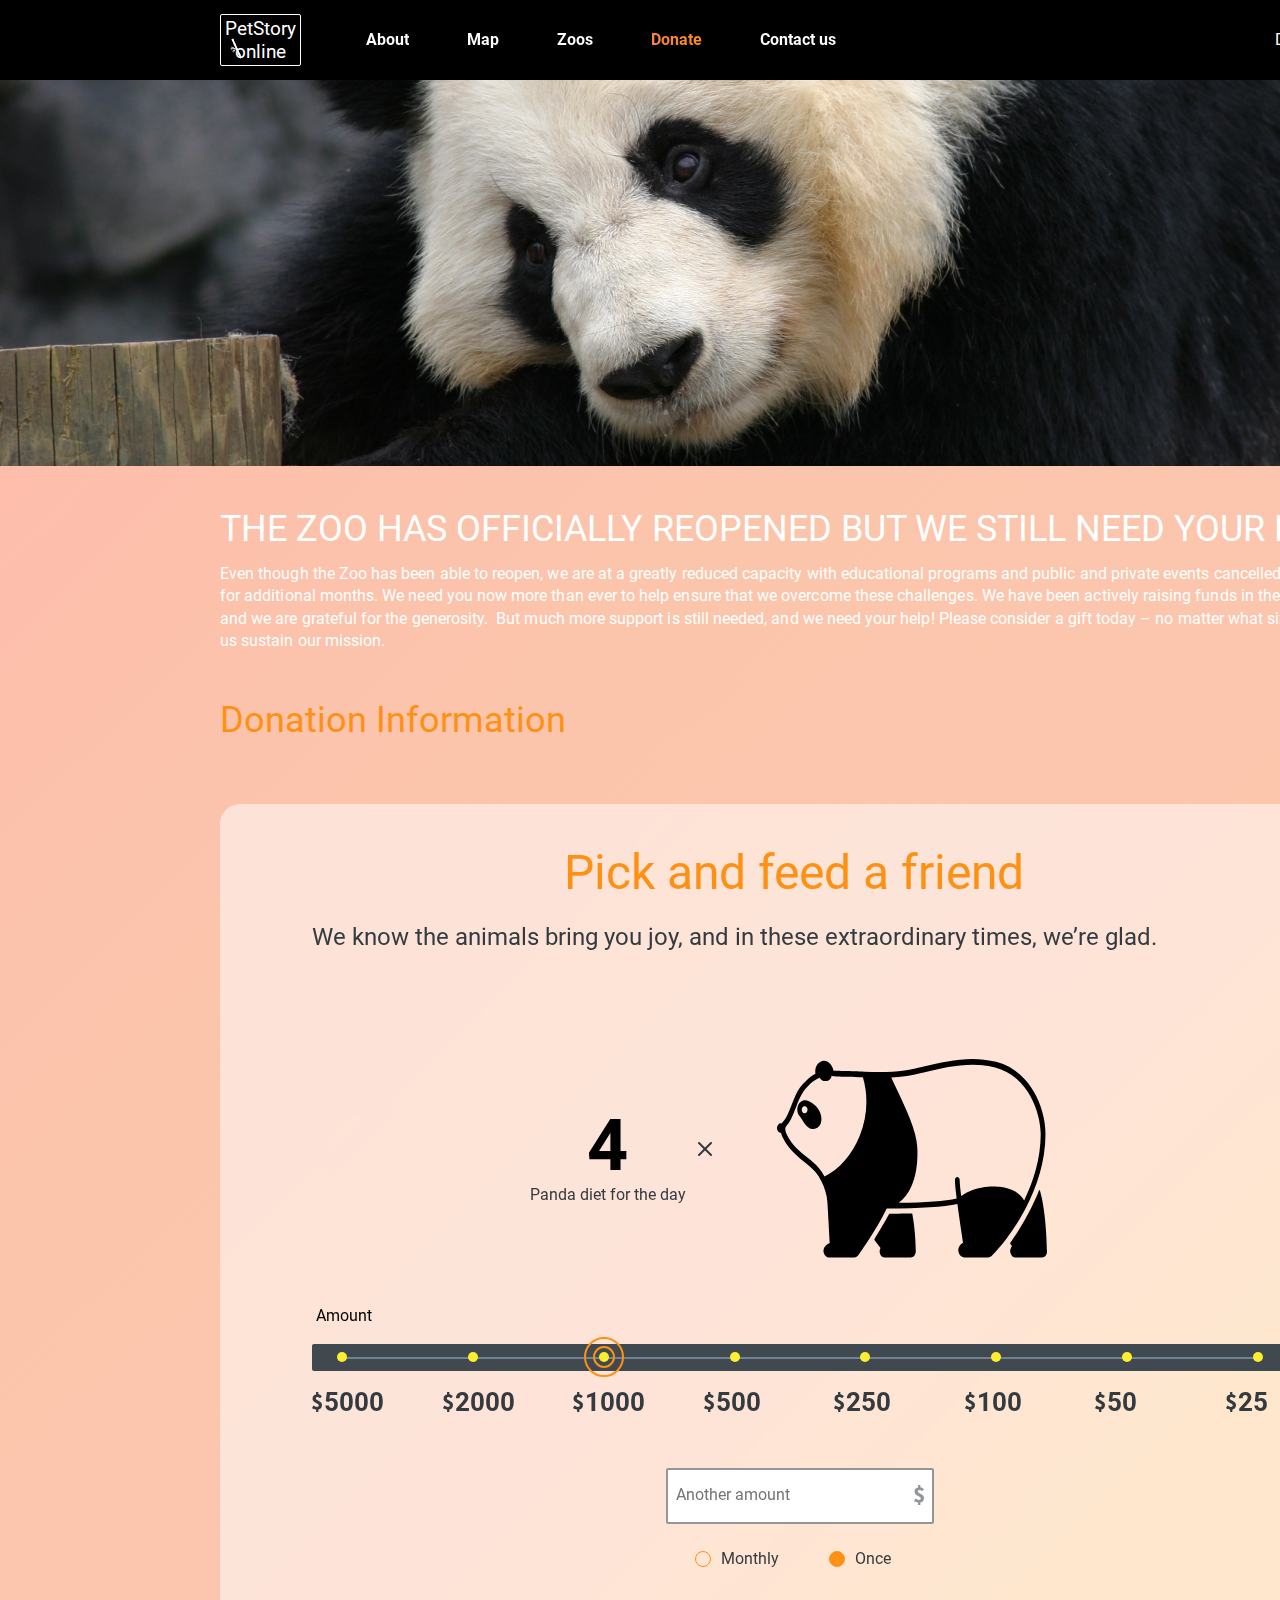
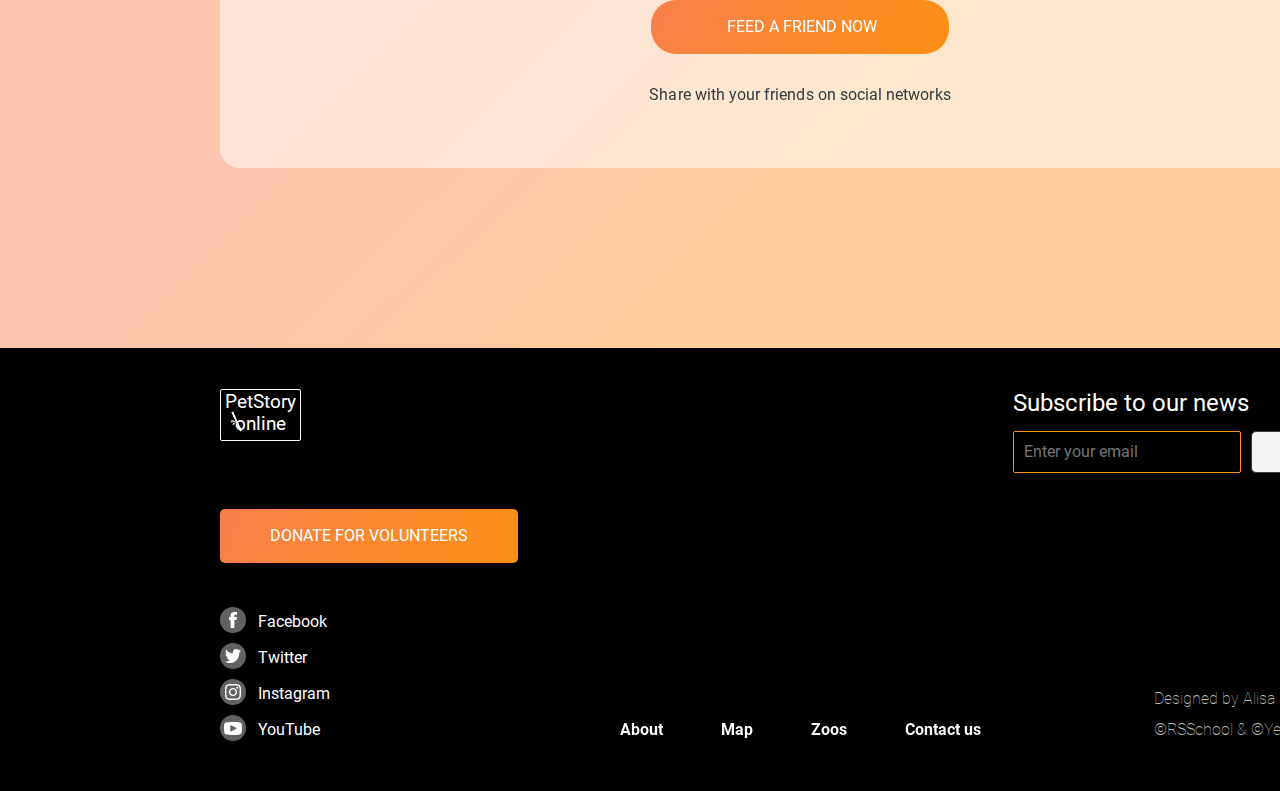
==== commit a83fb05d: "feat: add and style the Watch section" ====
--- a/online-zoo/pages/donate/index.html
+++ b/online-zoo/pages/donate/index.html
@@ -29,8 +29,7 @@
                 </ul>
             </nav>
             <div class="header__design">
-                <a href="https://www.figma.com/file/jfEFwkXVj1WRq7sUHDr8os/PetStory-online" target="_blank">Designed by
-                    ©</a>
+                <a href="https://www.figma.com/file/jfEFwkXVj1WRq7sUHDr8os/PetStory-online" target="_blank">Designed by ©</a>
             </div>
             <div class="header__burger-btn">
                 <span class="line"></span>
@@ -131,7 +130,7 @@
                                     Once
                                 </label>
                             </div>
-                            <input type="submit" class="button rounded" value="Feed a friend now">
+                            <input type="submit" class="button rounded" value="&nbsp;Feed a friend now">
                             <p>Share with your friends on social networks</p>
                         </form>
                     </div>
--- a/online-zoo/styles/style.css
+++ b/online-zoo/styles/style.css
@@ -240,13 +240,49 @@
 /* ---------- Watch your favorite animal online ---------- */
 
 .watch {
+    background-image: url(../assets/images/giant_panda.jpg);
+    background-repeat: no-repeat;
+    background-position: center -80px;
+    background-size: 1600px 780px;
     height: 700px;
 }
 
-.watch h2 {
-    font-size: 26px;
-    line-height: 40px;
-    color: var(--color-black);
+.watch__content {
+    margin-left: 665px;
+    padding-top: 71px;
+    position: relative;
+    display: flex;
+    flex-direction: column;
+    align-items: center;
+    row-gap: 62px;
+}
+
+.watch__circle {
+    position: absolute;
+    top: -2px;
+    left: -79px;
+    background: linear-gradient(113.96deg, var(--color-orange1) 1.49%, var(--color-orange2) 101.44%);
+    width: 465px;
+    height: 465px;
+    border-radius: 50%;
+}
+
+.watch__title {
+    display: flex;
+    flex-direction: column;
+    align-items: center;
+    font-family: 'Roboto Bold';
+    font-weight: 700;
+    font-size: 106.496px;
+    line-height: 75%;
+    text-align: center;
+    text-transform: uppercase;
+    color: var(--color-white);
+    z-index: 1;
+}
+
+.watch__title span {
+    color: var(--color-yellow);
 }
 
 /* ---------- The Backstage ---------- */
--- a/online-zoo/styles/donate-styles.css
+++ b/online-zoo/styles/donate-styles.css
@@ -196,7 +196,13 @@
     width: 72px;
     display: flex;
     justify-content: center;
+    align-items: center;
     column-gap: 2px;
+}
+
+.amount__values label img {
+    width: 10px;
+    height: 20px;
 }
 
 .amount__value {
@@ -214,6 +220,16 @@
     display: flex;
     flex-direction: column;
     align-items: center;
+}
+
+.amount__form input::-webkit-outer-spin-button,
+.amount__form input::-webkit-inner-spin-button {
+  -webkit-appearance: none;
+  margin: 0;
+}
+
+.amount__form input[type=number] {
+  -moz-appearance: textfield;
 }
 
 .amount__input {
@@ -223,7 +239,6 @@
     border: 2px solid var(--color-gray3);
     border-radius: 2px;
     appearance: none;
-    -moz-appearance: textfield;
     outline: none;
     line-height: 140%;
     color: var(--color-gray3);
